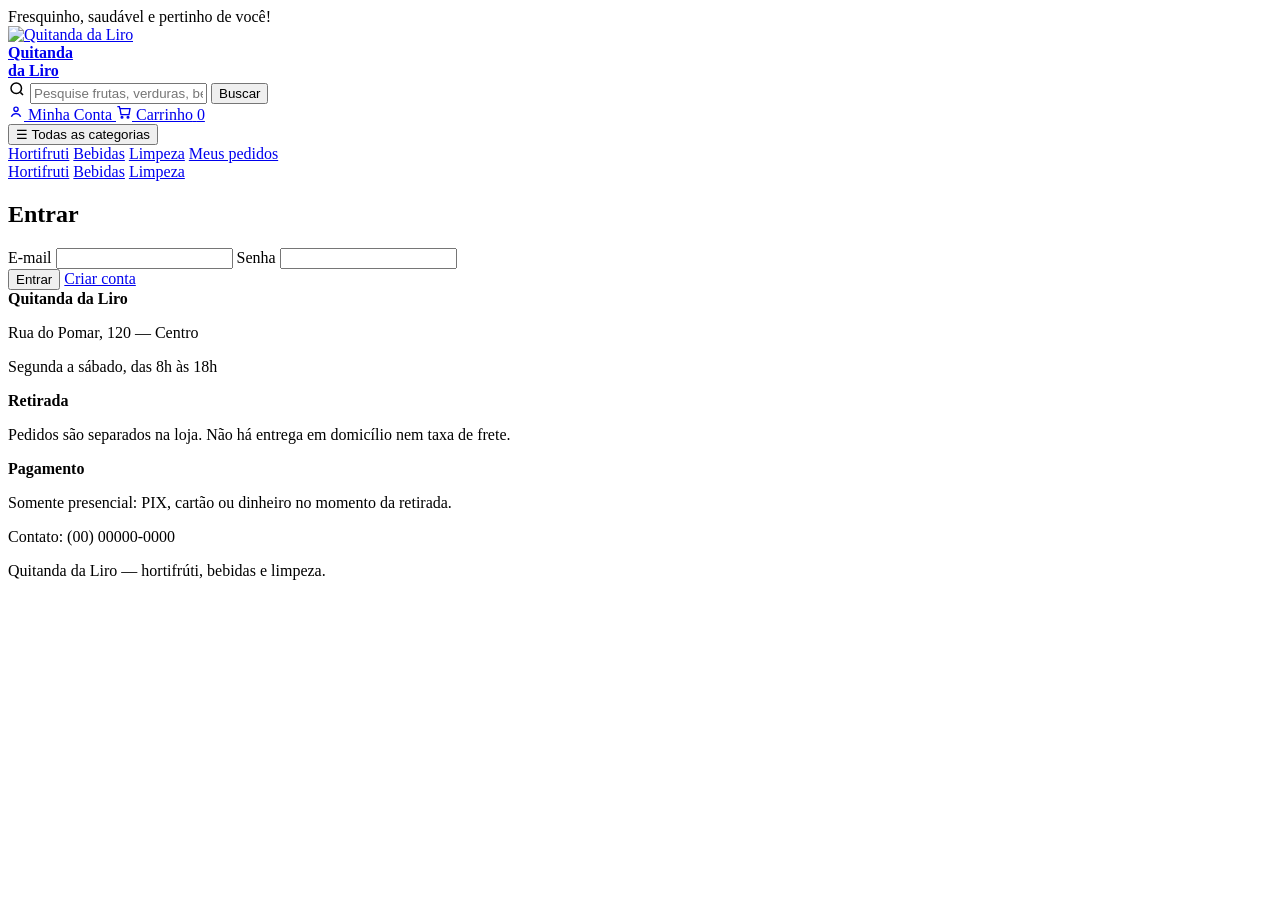
==== frontend/pages/admin.html @ 2a2b12bc "Update admin.html" ====
<!DOCTYPE html>
<html lang="pt-BR">
<head>
  <meta charset="utf-8">
  <meta name="viewport" content="width=device-width, initial-scale=1">
  <title>Admin · Quitanda da Liro</title>
  <link rel="icon" type="image/png" href="../assets/images/logo-quitanda-liro-favicon.png">
  <link rel="preconnect" href="https://fonts.googleapis.com">
  <link href="https://fonts.googleapis.com/css2?family=Fraunces:opsz,wght@9..144,600;9..144,700&family=Nunito:wght@400;700;800&display=swap" rel="stylesheet">
  <link rel="stylesheet" href="../css/style.css">
  <link rel="stylesheet" href="../css/components.css">
  <link rel="stylesheet" href="../css/responsive.css">
</head>
<body data-root="..">
  <header id="site-header"></header>
  <main class="container secao">
    <h1>Administração</h1>
    <div id="msg-admin" hidden></div>
    <nav class="admin-navegacao" aria-label="Navegação administrativa">
      <a class="btn btn-verde" href="#form-produto-admin">Adicionar produto</a>
      <a class="btn btn-claro" href="#secao-pedidos">Todos os pedidos</a>
      <a class="btn btn-claro" href="#secao-catalogo">Produtos do catálogo</a>
    </nav>
    <section class="painel formulario">
      <h2 id="titulo-form-produto">Adicionar produto</h2>
      <form id="form-produto-admin">
        <input type="hidden" name="produto_id">
        <label>Nome do produto <input name="nome" required></label>
        <label>Categoria
          <select name="categoria">
            <option>Hortifruti</option>
            <option>Bebidas</option>
            <option>Limpeza</option>
          </select>
        </label>
        <label>Preço (R$) <input name="preco" type="number" step="0.01" min="0.01" required></label>
        <label>Unidade de medida <input name="unidade_medida" required placeholder="kg, g, L, ml, unidade"></label>
        <label>Imagem do produto <input name="imagem" type="file" accept="image/jpeg,image/png,image/webp,image/gif" required></label>
        <label>Descrição <textarea name="descricao"></textarea></label>
        <div class="acoes-form">
          <button class="btn btn-verde" id="btn-salvar-produto" type="submit">Cadastrar produto</button>
          <button class="btn btn-claro" id="btn-cancelar-edicao" type="button" hidden>Cancelar edição</button>
        </div>
      </form>
    </section>
    <section class="painel" id="secao-pedidos" style="margin-top:18px">
      <h2>Pedidos da loja</h2>
      <p class="ajuda">Atualize o andamento da preparação e da retirada.</p>
      <table class="admin-tabela">
        <thead>
          <tr><th>Nº</th><th>Cliente</th><th>Data</th><th>Total</th><th>Pagamento</th><th>Recebimento</th><th>Status</th><th>Alterar</th></tr>
        </thead>
        <tbody id="admin-pedidos"></tbody>
      </table>
    </section>
    <section class="painel" id="secao-catalogo" style="margin-top:18px">
      <h2>Produtos do catálogo</h2>
      <p class="ajuda">Visualize, edite ou remova os produtos disponíveis na loja.</p>
      <div id="admin-produtos" class="grade"></div>
    </section>
  </main>
  <footer id="site-footer"></footer>
  <script src="../js/api.js"></script>
  <script src="../js/carrinho.js"></script>
  <script src="../js/app.js"></script>
  <script src="../js/auth.js"></script>
  <script src="../js/pedidos.js"></script>
</body>
</html>
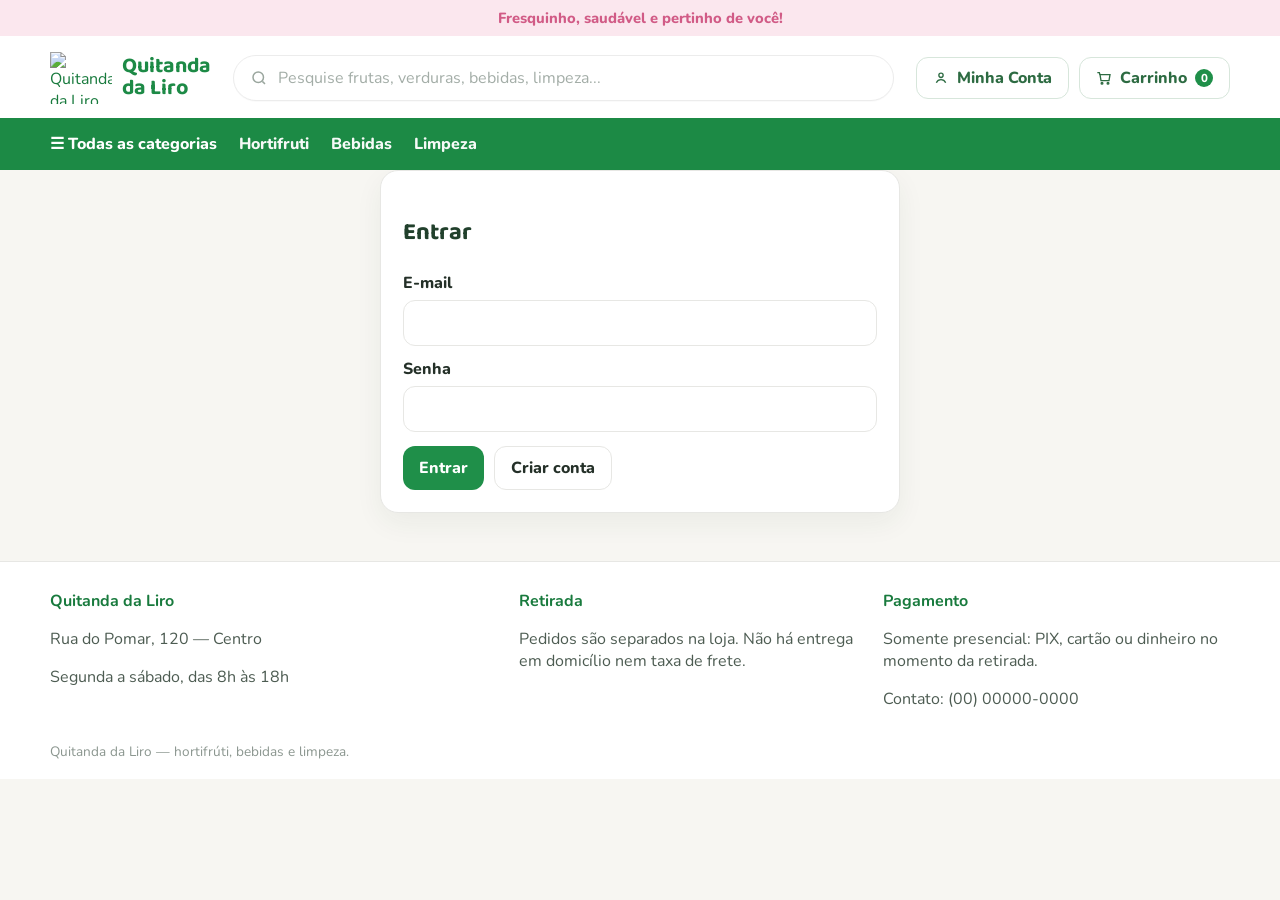
==== commit ee219673: "atualiza arquivos do frontend" ====
--- a/frontend/pages/admin.html
+++ b/frontend/pages/admin.html
@@ -1,69 +1,63 @@
-<!DOCTYPE html>
-<html lang="pt-BR">
-<head>
-  <meta charset="utf-8">
-  <meta name="viewport" content="width=device-width, initial-scale=1">
-  <title>Admin · Quitanda da Liro</title>
-  <link rel="icon" type="image/png" href="../assets/images/logo-quitanda-liro-favicon.png">
-  <link rel="preconnect" href="https://fonts.googleapis.com">
-  <link href="https://fonts.googleapis.com/css2?family=Fraunces:opsz,wght@9..144,600;9..144,700&family=Nunito:wght@400;700;800&display=swap" rel="stylesheet">
-  <link rel="stylesheet" href="../css/style.css">
-  <link rel="stylesheet" href="../css/components.css">
-  <link rel="stylesheet" href="../css/responsive.css">
-</head>
-<body data-root="..">
-  <header id="site-header"></header>
-  <main class="container secao">
-    <h1>Administração</h1>
-    <div id="msg-admin" hidden></div>
-    <nav class="admin-navegacao" aria-label="Navegação administrativa">
-      <a class="btn btn-verde" href="#form-produto-admin">Adicionar produto</a>
-      <a class="btn btn-claro" href="#secao-pedidos">Todos os pedidos</a>
-      <a class="btn btn-claro" href="#secao-catalogo">Produtos do catálogo</a>
-    </nav>
-    <section class="painel formulario">
-      <h2 id="titulo-form-produto">Adicionar produto</h2>
-      <form id="form-produto-admin">
-        <input type="hidden" name="produto_id">
-        <label>Nome do produto <input name="nome" required></label>
-        <label>Categoria
-          <select name="categoria">
-            <option>Hortifruti</option>
-            <option>Bebidas</option>
-            <option>Limpeza</option>
-          </select>
-        </label>
-        <label>Preço (R$) <input name="preco" type="number" step="0.01" min="0.01" required></label>
-        <label>Unidade de medida <input name="unidade_medida" required placeholder="kg, g, L, ml, unidade"></label>
-        <label>Imagem do produto <input name="imagem" type="file" accept="image/jpeg,image/png,image/webp,image/gif" required></label>
-        <label>Descrição <textarea name="descricao"></textarea></label>
-        <div class="acoes-form">
-          <button class="btn btn-verde" id="btn-salvar-produto" type="submit">Cadastrar produto</button>
-          <button class="btn btn-claro" id="btn-cancelar-edicao" type="button" hidden>Cancelar edição</button>
-        </div>
-      </form>
-    </section>
-    <section class="painel" id="secao-pedidos" style="margin-top:18px">
-      <h2>Pedidos da loja</h2>
-      <p class="ajuda">Atualize o andamento da preparação e da retirada.</p>
-      <table class="admin-tabela">
-        <thead>
-          <tr><th>Nº</th><th>Cliente</th><th>Data</th><th>Total</th><th>Pagamento</th><th>Recebimento</th><th>Status</th><th>Alterar</th></tr>
-        </thead>
-        <tbody id="admin-pedidos"></tbody>
-      </table>
-    </section>
-    <section class="painel" id="secao-catalogo" style="margin-top:18px">
-      <h2>Produtos do catálogo</h2>
-      <p class="ajuda">Visualize, edite ou remova os produtos disponíveis na loja.</p>
-      <div id="admin-produtos" class="grade"></div>
-    </section>
-  </main>
-  <footer id="site-footer"></footer>
-  <script src="../js/api.js"></script>
-  <script src="../js/carrinho.js"></script>
-  <script src="../js/app.js"></script>
-  <script src="../js/auth.js"></script>
-  <script src="../js/pedidos.js"></script>
-</body>
-</html>
+<!DOCTYPE html>
+<html lang="pt-BR">
+<head>
+  <meta charset="utf-8">
+  <meta name="viewport" content="width=device-width, initial-scale=1">
+  <title>Admin · Quitanda da Liro</title>
+  <link rel="icon" type="image/png" href="../assets/images/logo-quitanda-liro-favicon.png">
+  <link rel="preconnect" href="https://fonts.googleapis.com">
+  <link href="https://fonts.googleapis.com/css2?family=Fraunces:opsz,wght@9..144,600;9..144,700&family=Nunito:wght@400;700;800&display=swap" rel="stylesheet">
+  <link rel="stylesheet" href="../css/style.css">
+  <link rel="stylesheet" href="../css/components.css">
+  <link rel="stylesheet" href="../css/responsive.css">
+</head>
+<body data-root=".." data-page="admin">
+  <header id="site-header"></header>
+  <main class="container secao">
+    <div id="msg-admin" role="status" hidden></div>
+    <section class="painel admin-secao" id="secao-catalogo" role="tabpanel" aria-labelledby="tab-catalogo" tabindex="0">
+      <h1>Produtos do Catálogo</h1>
+      <p class="ajuda">Visualize, edite ou remova os produtos disponíveis na loja.</p>
+      <div id="admin-produtos" class="grade"></div>
+    </section>
+    <section class="painel admin-secao" id="secao-pedidos" role="tabpanel" aria-labelledby="tab-pedidos" tabindex="0" hidden>
+      <h1>Todos os pedidos</h1>
+      <p class="ajuda">Atualize o andamento da preparação e da retirada.</p>
+      <table class="admin-tabela">
+        <thead>
+          <tr><th>Nº</th><th>Cliente</th><th>Data</th><th>Total</th><th>Pagamento</th><th>Recebimento</th><th>Status</th><th>Alterar</th></tr>
+        </thead>
+        <tbody id="admin-pedidos"></tbody>
+      </table>
+    </section>
+    <section class="painel admin-secao formulario" id="secao-cadastro" role="tabpanel" aria-labelledby="tab-cadastro" tabindex="0" hidden>
+      <h1 id="titulo-form-produto">Cadastrar produto</h1>
+      <form id="form-produto-admin">
+        <input type="hidden" name="produto_id">
+        <label>Nome do produto <input name="nome" required></label>
+        <label>Categoria
+          <select name="categoria">
+            <option>Hortifruti</option>
+            <option>Bebidas</option>
+            <option>Limpeza</option>
+          </select>
+        </label>
+        <label>Preço (R$) <input name="preco" type="number" step="0.01" min="0.01" required></label>
+        <label>Unidade de medida <input name="unidade_medida" required placeholder="kg, g, L, ml, unidade"></label>
+        <label>Imagem do produto <input name="imagem" type="file" accept="image/jpeg,image/png,image/webp,image/gif" required></label>
+        <label>Descrição <textarea name="descricao"></textarea></label>
+        <div class="acoes-form">
+          <button class="btn btn-verde" id="btn-salvar-produto" type="submit">Cadastrar produto</button>
+          <button class="btn btn-claro" id="btn-cancelar-edicao" type="button" hidden>Cancelar edição</button>
+        </div>
+      </form>
+    </section>
+  </main>
+  <footer id="site-footer"></footer>
+  <script src="../js/api.js"></script>
+  <script src="../js/carrinho.js"></script>
+  <script src="../js/app.js"></script>
+  <script src="../js/auth.js"></script>
+  <script src="../js/pedidos.js"></script>
+</body>
+</html>
--- a/frontend/css/style.css
+++ b/frontend/css/style.css
@@ -0,0 +1,794 @@
+@import url("https://fonts.googleapis.com/css2?family=Nunito:wght@500;700;800&family=Baloo+2:wght@600;700;800&display=swap");
+
+:root {
+  --verde: #1f8f49;
+  --verde-escuro: #187a3d;
+  --verde-nav: #1c8a45;
+  --verde-hero: #1b9348;
+  --verde-hero-2: #157a3c;
+  --verde-preco: #17843f;
+  --verde-suave: #e7f6ea;
+  --rosa-faixa: #fbe7ee;
+  --rosa-texto: #d15b86;
+  --rosa-badge: #f7d5e2;
+  --rosa-card: #fdeff4;
+  --rosa-titulo: #c94b78;
+  --menta: #eef8ef;
+  --fundo: #f7f6f2;
+  --branco: #ffffff;
+  --linha: #e7e7e4;
+  --texto: #243028;
+  --mudo: #66756c;
+  --sombra: 0 10px 28px rgba(32, 70, 42, 0.06);
+  --raio: 18px;
+  --fonte: "Nunito", "Segoe UI", sans-serif;
+  --display: "Baloo 2", "Nunito", sans-serif;
+}
+
+* {
+  box-sizing: border-box;
+}
+html {
+  scroll-behavior: smooth;
+}
+body {
+  margin: 0;
+  font-family: var(--fonte);
+  color: var(--texto);
+  background: var(--fundo);
+  min-height: 100vh;
+}
+img {
+  max-width: 100%;
+  display: block;
+}
+a {
+  color: inherit;
+  text-decoration: none;
+}
+button,
+input,
+select,
+textarea {
+  font: inherit;
+}
+
+.faixa-topo {
+  background: var(--rosa-faixa);
+  color: var(--rosa-texto);
+  text-align: center;
+  font-weight: 800;
+  font-size: 0.92rem;
+  padding: 8px 16px;
+}
+.faixa-topo span {
+  margin-right: 6px;
+}
+
+.site-header {
+  background: var(--branco);
+}
+
+.header-inner,
+.nav-wrap,
+.container,
+.rodape-grid {
+  width: min(1180px, calc(100% - 32px));
+  margin: 0 auto;
+}
+
+.header-inner {
+  display: grid;
+  grid-template-columns: auto 1fr auto;
+  gap: 22px;
+  align-items: center;
+  padding: 16px 0 14px;
+}
+
+.marca {
+  display: flex;
+  align-items: center;
+  gap: 10px;
+  color: var(--verde-escuro);
+}
+.header-inner > .marca {
+  grid-column: 1;
+  grid-row: 1;
+  justify-self: start;
+}
+.logo-cesta {
+  width: 62px;
+  height: 52px;
+}
+.marca strong {
+  font-family: var(--display);
+  font-size: 1.35rem;
+  line-height: 1;
+  display: block;
+  color: #1d8a46;
+}
+.marca em {
+  display: block;
+  font-style: normal;
+  font-size: 0.62rem;
+  letter-spacing: 0.08em;
+  color: #8aa392;
+  font-weight: 800;
+  margin-top: 3px;
+}
+
+.busca {
+  display: flex;
+  align-items: center;
+  gap: 8px;
+  background: #fff;
+  border: 1px solid #ececec;
+  border-radius: 999px;
+  padding: 0 16px;
+  height: 46px;
+  box-shadow: 0 1px 0 rgba(0, 0, 0, 0.02);
+}
+.busca svg {
+  flex: 0 0 auto;
+  color: #9aa69e;
+}
+.busca input {
+  border: 0;
+  outline: 0;
+  width: 100%;
+  background: transparent;
+  color: var(--texto);
+}
+.busca input::placeholder {
+  color: #a3ada7;
+}
+.busca button {
+  display: none;
+}
+
+.acoes-topo {
+  display: flex;
+  gap: 10px;
+  align-items: center;
+}
+.header-inner > .acoes-topo {
+  grid-column: 3;
+  grid-row: 1;
+}
+.btn-outline {
+  display: inline-flex;
+  align-items: center;
+  gap: 8px;
+  height: 42px;
+  padding: 0 16px;
+  border-radius: 12px;
+  border: 1.5px solid #d7e6db;
+  background: #fff;
+  color: #2d6b42;
+  font-weight: 800;
+  cursor: pointer;
+  position: relative;
+}
+.btn-outline:hover {
+  border-color: var(--verde);
+  color: var(--verde-escuro);
+}
+
+.badge-carrinho {
+  background: var(--verde);
+  color: #fff;
+  border-radius: 999px;
+  min-width: 18px;
+  height: 18px;
+  font-size: 0.72rem;
+  display: inline-grid;
+  place-items: center;
+  padding: 0 5px;
+}
+
+.nav-bar {
+  position: sticky;
+  top: 0;
+  z-index: 20;
+  background: var(--verde-nav);
+}
+.nav-main {
+  display: flex;
+  align-items: center;
+  gap: 22px;
+  min-height: 52px;
+  color: #fff;
+  font-weight: 800;
+}
+.nav-main a {
+  color: #fff;
+  opacity: 0.96;
+}
+.nav-main a:hover,
+.nav-main a.ativo {
+  opacity: 1;
+}
+.admin-tabs {
+  display: flex;
+  flex: 0 0 auto;
+  align-items: center;
+  gap: 22px;
+}
+.admin-tabs button {
+  border: 2px solid transparent;
+  border-radius: 999px;
+  background: transparent;
+  color: #fff;
+  font-weight: 800;
+  padding: 8px 12px;
+  white-space: nowrap;
+  cursor: pointer;
+  opacity: 0.96;
+}
+.admin-tabs button:hover,
+.admin-tabs button.ativo {
+  border-color: #fff;
+  opacity: 1;
+}
+.admin-exit {
+  margin-left: auto;
+  padding: 8px 12px;
+  border: 1px solid rgba(255, 255, 255, 0.75);
+  border-radius: 999px;
+  color: #fff;
+  font-weight: 800;
+  white-space: nowrap;
+}
+.admin-exit:hover {
+  background: rgba(255, 255, 255, 0.12);
+}
+.menu-cat {
+  position: relative;
+}
+.menu-cat > button {
+  background: transparent;
+  border: 0;
+  color: #fff;
+  font-weight: 800;
+  display: inline-flex;
+  align-items: center;
+  gap: 8px;
+  cursor: pointer;
+  padding: 8px 0;
+}
+.menu-drop {
+  display: none;
+  position: absolute;
+  top: 100%;
+  left: 0;
+  background: #fff;
+  color: var(--texto);
+  min-width: 220px;
+  border-radius: 14px;
+  box-shadow: var(--sombra);
+  border: 1px solid var(--linha);
+  padding: 8px;
+  z-index: 30;
+}
+.menu-cat:hover .menu-drop,
+.menu-cat:focus-within .menu-drop {
+  display: grid;
+}
+.menu-drop a {
+  color: var(--texto);
+  padding: 10px 12px;
+  border-radius: 10px;
+  font-weight: 700;
+}
+.menu-drop a:hover {
+  background: var(--verde-suave);
+}
+
+.hero-banner {
+  margin: 22px auto 16px;
+  background:
+    radial-gradient(
+      circle at 78% 40%,
+      rgba(255, 255, 255, 0.08),
+      transparent 28%
+    ),
+    linear-gradient(
+      100deg,
+      var(--verde-hero) 0%,
+      #1a8c44 55%,
+      var(--verde-hero-2) 100%
+    );
+  color: #fff;
+  border-radius: 22px;
+  min-height: 280px;
+  padding: 42px 48px;
+  display: grid;
+  grid-template-columns: 1.15fr 0.85fr;
+  align-items: center;
+  position: relative;
+  overflow: hidden;
+  box-shadow: 0 16px 30px rgba(23, 122, 61, 0.16);
+}
+.hero-imagem {
+  position: absolute;
+  right: 18px;
+  bottom: -8px;
+  width: 46%;
+  height: 300px;
+  display: flex;
+  align-items: flex-end;
+  justify-content: flex-end;
+  z-index: 1;
+}
+.hero-imagem img {
+  width: 100%;
+  max-height: 300px;
+  object-fit: contain;
+  object-position: right bottom;
+  filter: drop-shadow(0 12px 10px rgba(0, 0, 0, 0.12));
+}
+.hero-banner > div:first-child {
+  position: relative;
+  z-index: 2;
+}
+.hero-banner::before {
+  content: "";
+  position: absolute;
+  width: 280px;
+  height: 280px;
+  border: 18px solid rgba(255, 255, 255, 0.08);
+  border-radius: 50%;
+  right: 70px;
+  top: -40px;
+}
+.selo-rosa {
+  display: inline-block;
+  background: #f4c9d8;
+  color: #b94b73;
+  border-radius: 999px;
+  font-size: 0.72rem;
+  font-weight: 800;
+  letter-spacing: 0.04em;
+  padding: 6px 12px;
+  margin-bottom: 14px;
+}
+.hero-banner h1 {
+  font-family: var(--display);
+  font-size: clamp(2.1rem, 4vw, 3.15rem);
+  line-height: 1.05;
+  margin: 0 0 12px;
+  font-weight: 800;
+  max-width: 12ch;
+  color: #fff;
+  text-shadow: 0 2px 12px rgba(0, 74, 35, 0.18);
+}
+.hero-banner p {
+  margin: 0 0 22px;
+  max-width: 42ch;
+  color: rgba(255, 255, 255, 0.92);
+  font-size: 1.02rem;
+}
+.btn-rosa {
+  display: inline-flex;
+  align-items: center;
+  background: #f6d5e1;
+  color: #6d3148;
+  border: 0;
+  border-radius: 12px;
+  padding: 12px 18px;
+  font-weight: 800;
+  cursor: pointer;
+}
+.btn-rosa:hover {
+  filter: brightness(0.98);
+}
+.hero-artes {
+  position: relative;
+  height: 210px;
+  z-index: 1;
+}
+.arte {
+  position: absolute;
+  font-size: 92px;
+  filter: drop-shadow(0 10px 8px rgba(0, 0, 0, 0.12));
+  line-height: 1;
+}
+.arte.folha {
+  left: 18%;
+  top: 48px;
+  font-size: 104px;
+  transform: rotate(-8deg);
+}
+.arte.morango {
+  right: 8%;
+  top: 18px;
+  font-size: 118px;
+}
+
+.secao h2,
+.titulo-secao {
+  font-size: 1.55rem;
+  margin: 0 0 4px;
+  color: #243128;
+}
+.sub {
+  color: var(--mudo);
+  margin: 0 0 14px;
+}
+
+.filtros {
+  display: flex;
+  gap: 8px;
+  flex-wrap: wrap;
+  margin: 8px 0 18px;
+}
+.filtros button {
+  border: 1px solid #e4e4e1;
+  background: #fff;
+  color: #314038;
+  border-radius: 999px;
+  padding: 8px 14px;
+  font-weight: 800;
+  cursor: pointer;
+}
+.filtros button.ativo {
+  background: var(--verde);
+  color: #fff;
+  border-color: var(--verde);
+}
+
+.grade {
+  display: grid;
+  grid-template-columns: repeat(5, 1fr);
+  gap: 16px;
+}
+
+.produto-card {
+  background: #fff;
+  border: 1px solid #efefed;
+  border-radius: 16px;
+  box-shadow: var(--sombra);
+  padding: 14px 14px 16px;
+  display: flex;
+  flex-direction: column;
+  align-items: center;
+  text-align: center;
+  min-height: 280px;
+}
+.produto-foto {
+  width: 100%;
+  height: 132px;
+  display: grid;
+  place-items: center;
+  position: relative;
+  font-size: 72px;
+  line-height: 1;
+}
+.produto-foto img {
+  width: 92px;
+  height: 92px;
+  object-fit: contain;
+}
+.unidade-pill {
+  position: absolute;
+  right: 4px;
+  bottom: 8px;
+  background: #146b34;
+  color: #fff;
+  border-radius: 999px;
+  font-size: 0.68rem;
+  font-weight: 800;
+  padding: 3px 8px;
+}
+.produto-corpo {
+  width: 100%;
+  display: flex;
+  flex-direction: column;
+  align-items: center;
+  gap: 4px;
+}
+.produto-corpo h3 {
+  margin: 6px 0 0;
+  font-size: 0.92rem;
+  letter-spacing: 0.01em;
+  text-transform: uppercase;
+  font-weight: 800;
+}
+.preco {
+  color: var(--verde-preco);
+  font-weight: 800;
+  font-size: 1.15rem;
+  margin: 2px 0;
+}
+.cat-rosa {
+  color: #e07aa0;
+  font-size: 0.82rem;
+  font-weight: 700;
+}
+.btn-add {
+  margin-top: 8px;
+  width: 100%;
+  height: 40px;
+  border-radius: 999px;
+  border: 1.5px solid #d5e5d8;
+  background: #fff;
+  color: #2a6b40;
+  font-weight: 800;
+  cursor: pointer;
+  display: inline-flex;
+  align-items: center;
+  justify-content: center;
+  gap: 8px;
+}
+.btn-add:hover {
+  border-color: var(--verde);
+  background: #f7fbf8;
+}
+.btn-add:disabled {
+  cursor: wait;
+  opacity: 1;
+}
+.spinner-adicionar {
+  box-sizing: border-box;
+  width: 20px;
+  height: 20px;
+  border: 3px solid #2a6b40;
+  border-top-color: transparent;
+  border-radius: 50%;
+  display: block;
+  flex: 0 0 20px;
+  margin: 0 auto;
+  animation: girar-adicionar 0.65s linear infinite !important;
+  -webkit-animation: girar-adicionar 0.65s linear infinite !important;
+}
+@keyframes girar-adicionar {
+  from { transform: rotate(0deg); }
+  to { transform: rotate(360deg); }
+}
+@-webkit-keyframes girar-adicionar {
+  from { -webkit-transform: rotate(0deg); }
+  to { -webkit-transform: rotate(360deg); }
+}
+.btn-detalhe {
+  border: 0;
+  background: transparent;
+  color: #8aa094;
+  font-size: 0.78rem;
+  cursor: pointer;
+  margin-top: 2px;
+}
+
+.btn,
+.btn-verde,
+.btn-claro,
+.btn-ghost {
+  border-radius: 12px;
+  padding: 10px 16px;
+  font-weight: 800;
+  cursor: pointer;
+  border: 0;
+  display: inline-flex;
+  align-items: center;
+  gap: 8px;
+}
+.btn-verde {
+  background: var(--verde);
+  color: #fff;
+}
+.btn-claro {
+  background: #fff;
+  color: var(--texto);
+  border: 1px solid var(--linha);
+}
+.btn-ghost {
+  background: transparent;
+  color: var(--verde-escuro);
+}
+.btn:disabled,
+.btn-verde:disabled {
+  opacity: 0.6;
+  cursor: not-allowed;
+}
+
+.site-footer {
+  margin-top: 48px;
+  background: #fff;
+  border-top: 1px solid var(--linha);
+  color: #4d5c52;
+  padding: 28px 0 18px;
+}
+.rodape-grid {
+  display: grid;
+  grid-template-columns: 1.3fr 1fr 1fr;
+  gap: 18px;
+}
+.site-footer strong {
+  color: var(--verde-escuro);
+}
+.aviso-legal {
+  width: min(1180px, calc(100% - 32px));
+  margin: 16px auto 0;
+  font-size: 0.85rem;
+  color: #8b968f;
+}
+
+.painel,
+.formulario {
+  background: #fff;
+  border: 1px solid var(--linha);
+  border-radius: var(--raio);
+  box-shadow: var(--sombra);
+  padding: 22px;
+}
+.formulario label {
+  display: block;
+  font-weight: 800;
+  margin: 12px 0 6px;
+}
+.formulario input,
+.formulario select,
+.formulario textarea {
+  width: 100%;
+  padding: 11px 12px;
+  border-radius: 12px;
+  border: 1px solid var(--linha);
+  background: #fff;
+}
+.msg {
+  padding: 12px 14px;
+  border-radius: 12px;
+  margin: 12px 0;
+}
+.msg.erro {
+  background: #fde8ea;
+  color: #8a2432;
+}
+.msg.ok {
+  background: var(--verde-suave);
+  color: var(--verde-escuro);
+}
+.ajuda,
+.vazio {
+  color: var(--mudo);
+}
+.vazio {
+  text-align: center;
+  padding: 28px 8px;
+}
+
+.duas-colunas {
+  display: grid;
+  grid-template-columns: 1.4fr 0.8fr;
+  gap: 18px;
+  align-items: start;
+}
+.carrinho-item {
+  display: grid;
+  grid-template-columns: 72px 1fr auto;
+  gap: 12px;
+  align-items: center;
+  padding: 12px 0;
+  border-bottom: 1px solid var(--linha);
+}
+.qtd {
+  display: inline-flex;
+  border: 1px solid var(--linha);
+  border-radius: 999px;
+  overflow: hidden;
+}
+.qtd button {
+  width: 32px;
+  height: 32px;
+  border: 0;
+  background: #dee0de;
+  cursor: pointer;
+  font-weight: 800;
+}
+.qtd span {
+  min-width: 28px;
+  text-align: center;
+}
+.linha {
+  display: flex;
+  justify-content: space-between;
+  gap: 12px;
+  margin: 8px 0;
+}
+.resumo {
+  position: sticky;
+  top: 16px;
+}
+.caixa-info {
+  background: var(--rosa-card);
+  border-radius: 14px;
+  padding: 14px;
+  color: #7a4054;
+}
+.timeline {
+  display: grid;
+  grid-template-columns: repeat(4, 1fr);
+  gap: 8px;
+  margin: 14px 0;
+}
+.etapa {
+  background: #eef1ee;
+  color: #667;
+  border-radius: 12px;
+  padding: 10px;
+  text-align: center;
+  font-size: 0.82rem;
+  font-weight: 800;
+}
+.etapa.concluida {
+  background: var(--verde-suave);
+  color: var(--verde-escuro);
+}
+.etapa.atual {
+  background: var(--rosa-badge);
+  color: #7a3048;
+}
+.etapa.cancelado {
+  background: #fde8ea;
+  color: #8a2432;
+  grid-column: 1 / -1;
+}
+.pedido-card {
+  margin-bottom: 12px;
+}
+.confirmacao {
+  text-align: center;
+}
+.confirmacao .numero {
+  font-family: var(--display);
+  font-size: 2.2rem;
+  color: var(--verde);
+}
+.acoes-form {
+  display: flex;
+  gap: 10px;
+  flex-wrap: wrap;
+  margin-top: 14px;
+}
+.admin-tabela {
+  width: 100%;
+  border-collapse: collapse;
+}
+.admin-tabela th,
+.admin-tabela td {
+  border-bottom: 1px solid var(--linha);
+  padding: 8px;
+  text-align: left;
+}
+.modal {
+  position: fixed;
+  inset: 0;
+  background: rgba(24, 40, 30, 0.45);
+  display: none;
+  place-items: center;
+  padding: 16px;
+  z-index: 40;
+}
+.modal.aberto {
+  display: grid;
+}
+.modal-caixa {
+  background: #fff;
+  border-radius: 18px;
+  max-width: 460px;
+  width: 100%;
+  padding: 22px;
+  text-align: center;
+}
+.icone-btn {
+  display: none;
+}
+.toldo {
+  display: none;
+}
+.secao {
+  padding-bottom: 8px;
+}
+h1 {
+  font-family: var(--display);
+  color: #21402c;
+}
--- a/frontend/css/components.css
+++ b/frontend/css/components.css
@@ -0,0 +1,8 @@
+/* Complementos visuais da identidade da quitanda. */
+.lista-simples { color: var(--mudo); }
+.admin-produto { min-height: 320px; }
+.admin-acoes { display: flex; gap: 8px; justify-content: center; flex-wrap: wrap; margin-top: 8px; }
+.btn-excluir { background: #fde8ea; color: #8a2432; border: 1px solid #f4c8ce; }
+.admin-secao { margin-top: 18px; }
+.admin-secao h1 { margin-top: 0; }
+.admin-secao[hidden] { display: none; }
--- a/frontend/css/responsive.css
+++ b/frontend/css/responsive.css
@@ -0,0 +1,27 @@
+@media (max-width: 1100px) {
+  .grade { grid-template-columns: repeat(3, 1fr); }
+}
+@media (max-width: 860px) {
+  .header-inner { grid-template-columns: 1fr auto; }
+  .header-inner > .marca { grid-column: 1; }
+  .header-inner > .acoes-topo { grid-column: 2; }
+  .busca { grid-column: 1 / -1; }
+  .hero-banner, .promos, .duas-colunas, .rodape-grid { grid-template-columns: 1fr; }
+  .hero-banner { min-height: 520px; align-content: start; }
+  .hero-imagem { right: 16px; bottom: -4px; width: 72%; height: 280px; }
+  .hero-imagem img { max-height: 280px; }
+  .hero-artes { height: 140px; }
+  .arte.folha { left: 8%; top: 10px; font-size: 78px; }
+  .arte.morango { right: 8%; top: 0; font-size: 86px; }
+  .grade { grid-template-columns: repeat(2, 1fr); }
+  .nav-main { gap: 14px; overflow-x: auto; font-size: 0.92rem; }
+  .timeline { grid-template-columns: 1fr 1fr; }
+}
+@media (max-width: 520px) {
+  .hero-banner { min-height: 500px; padding: 32px 24px; }
+  .hero-imagem { width: 96%; height: 240px; }
+  .hero-imagem img { max-height: 240px; }
+  .grade { grid-template-columns: 1fr; }
+  .marca strong { font-size: 1.15rem; }
+  .btn-outline span.rotulo { display: none; }
+}
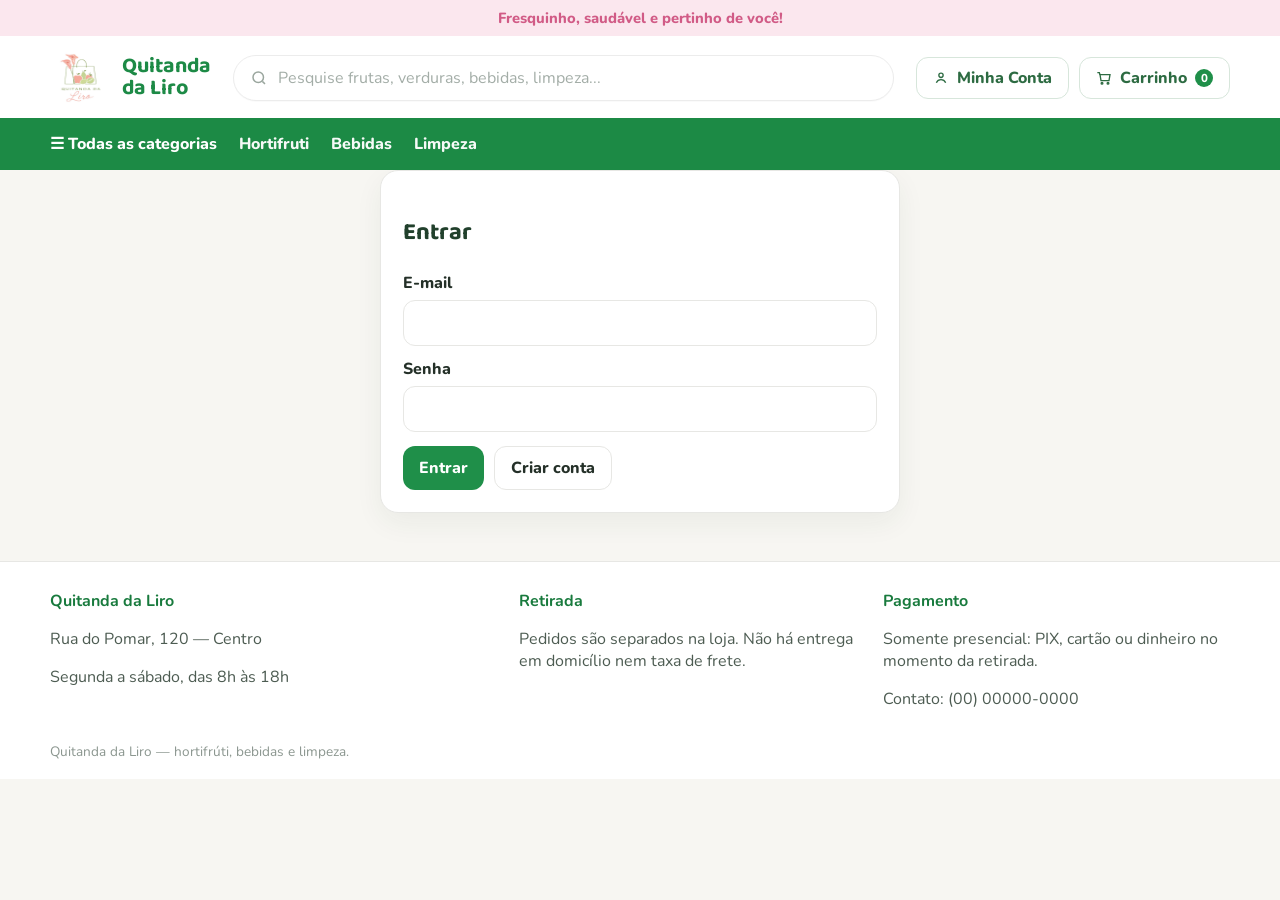
==== commit 7fcf0a59: "adiciona atualizacoes de frontend e backend" ====
--- a/frontend/pages/admin.html
+++ b/frontend/pages/admin.html
@@ -4,11 +4,11 @@
   <meta charset="utf-8">
   <meta name="viewport" content="width=device-width, initial-scale=1">
   <title>Admin · Quitanda da Liro</title>
-  <link rel="icon" type="image/png" href="../assets/images/logo-quitanda-liro-favicon.png">
+  <link rel="icon" type="image/png" href="../assets/imagens/logo-quitanda-liro-favicon.png">
   <link rel="preconnect" href="https://fonts.googleapis.com">
   <link href="https://fonts.googleapis.com/css2?family=Fraunces:opsz,wght@9..144,600;9..144,700&family=Nunito:wght@400;700;800&display=swap" rel="stylesheet">
   <link rel="stylesheet" href="../css/style.css">
-  <link rel="stylesheet" href="../css/components.css">
+  <link rel="stylesheet" href="../css/components.css?v=2">
   <link rel="stylesheet" href="../css/responsive.css">
 </head>
 <body data-root=".." data-page="admin">
@@ -53,11 +53,29 @@
       </form>
     </section>
   </main>
+  <div
+    class="modal modal-confirmacao"
+    id="modal-confirmacao-admin"
+    role="dialog"
+    aria-modal="true"
+    aria-labelledby="titulo-confirmacao-admin"
+    aria-describedby="texto-confirmacao-admin"
+    tabindex="-1"
+  >
+    <div class="modal-caixa">
+      <h2 id="titulo-confirmacao-admin">Confirmar ação</h2>
+      <p id="texto-confirmacao-admin"></p>
+      <div class="acoes-form">
+        <button class="btn btn-verde" id="confirmar-acao-admin" type="button">Sim</button>
+        <button class="btn btn-claro" id="cancelar-acao-admin" type="button">Não</button>
+      </div>
+    </div>
+  </div>
   <footer id="site-footer"></footer>
-  <script src="../js/api.js"></script>
+  <script src="../js/api.js?v=2"></script>
   <script src="../js/carrinho.js"></script>
-  <script src="../js/app.js"></script>
+  <script src="../js/app.js?v=7"></script>
   <script src="../js/auth.js"></script>
-  <script src="../js/pedidos.js"></script>
+  <script src="../js/pedidos.js?v=3"></script>
 </body>
 </html>
--- a/frontend/css/style.css
+++ b/frontend/css/style.css
@@ -214,7 +214,10 @@
   align-items: center;
   gap: 22px;
 }
-.admin-tabs button {
+.admin-tabs button,
+.admin-tabs a {
+  display: inline-flex;
+  align-items: center;
   border: 2px solid transparent;
   border-radius: 999px;
   background: transparent;
@@ -226,21 +229,10 @@
   opacity: 0.96;
 }
 .admin-tabs button:hover,
-.admin-tabs button.ativo {
-  border-color: #fff;
+.admin-tabs button.ativo,
+.admin-tabs a:hover,
+.admin-tabs a.ativo {
   opacity: 1;
-}
-.admin-exit {
-  margin-left: auto;
-  padding: 8px 12px;
-  border: 1px solid rgba(255, 255, 255, 0.75);
-  border-radius: 999px;
-  color: #fff;
-  font-weight: 800;
-  white-space: nowrap;
-}
-.admin-exit:hover {
-  background: rgba(255, 255, 255, 0.12);
 }
 .menu-cat {
   position: relative;
@@ -286,96 +278,29 @@
 
 .hero-banner {
   margin: 22px auto 16px;
-  background:
-    radial-gradient(
-      circle at 78% 40%,
-      rgba(255, 255, 255, 0.08),
-      transparent 28%
-    ),
-    linear-gradient(
-      100deg,
-      var(--verde-hero) 0%,
-      #1a8c44 55%,
-      var(--verde-hero-2) 100%
-    );
-  color: #fff;
   border-radius: 22px;
-  min-height: 280px;
-  padding: 42px 48px;
-  display: grid;
-  grid-template-columns: 1.15fr 0.85fr;
-  align-items: center;
   position: relative;
   overflow: hidden;
   box-shadow: 0 16px 30px rgba(23, 122, 61, 0.16);
 }
-.hero-imagem {
+.hero-banner-imagem {
+  display: block;
+  width: 100%;
+  height: auto;
+}
+.btn-rosa {
   position: absolute;
-  right: 18px;
-  bottom: -8px;
-  width: 46%;
-  height: 300px;
-  display: flex;
-  align-items: flex-end;
-  justify-content: flex-end;
+  left: 4%;
+  bottom: 7%;
   z-index: 1;
-}
-.hero-imagem img {
-  width: 100%;
-  max-height: 300px;
-  object-fit: contain;
-  object-position: right bottom;
-  filter: drop-shadow(0 12px 10px rgba(0, 0, 0, 0.12));
-}
-.hero-banner > div:first-child {
-  position: relative;
-  z-index: 2;
-}
-.hero-banner::before {
-  content: "";
-  position: absolute;
-  width: 280px;
-  height: 280px;
-  border: 18px solid rgba(255, 255, 255, 0.08);
-  border-radius: 50%;
-  right: 70px;
-  top: -40px;
-}
-.selo-rosa {
-  display: inline-block;
-  background: #f4c9d8;
-  color: #b94b73;
-  border-radius: 999px;
-  font-size: 0.72rem;
-  font-weight: 800;
-  letter-spacing: 0.04em;
-  padding: 6px 12px;
-  margin-bottom: 14px;
-}
-.hero-banner h1 {
-  font-family: var(--display);
-  font-size: clamp(2.1rem, 4vw, 3.15rem);
-  line-height: 1.05;
-  margin: 0 0 12px;
-  font-weight: 800;
-  max-width: 12ch;
-  color: #fff;
-  text-shadow: 0 2px 12px rgba(0, 74, 35, 0.18);
-}
-.hero-banner p {
-  margin: 0 0 22px;
-  max-width: 42ch;
-  color: rgba(255, 255, 255, 0.92);
-  font-size: 1.02rem;
-}
-.btn-rosa {
   display: inline-flex;
   align-items: center;
   background: #f6d5e1;
   color: #6d3148;
   border: 0;
   border-radius: 12px;
-  padding: 12px 18px;
+  padding: 9px 14px;
+  font-size: 0.88rem;
   font-weight: 800;
   cursor: pointer;
 }
@@ -480,6 +405,11 @@
   font-weight: 800;
   padding: 3px 8px;
 }
+.categoria-pill {
+  position: absolute;
+  top: 8px;
+  left: 4px;
+}
 .produto-corpo {
   width: 100%;
   display: flex;
@@ -499,6 +429,17 @@
   font-weight: 800;
   font-size: 1.15rem;
   margin: 2px 0;
+}
+.preco-quilo {
+  width: 82%;
+  padding: 3px 8px;
+  border-radius: 999px;
+  background: #0aaf24;
+  color: #fff;
+  font-size: 0.76rem;
+  font-style: italic;
+  font-weight: 700;
+  line-height: 1.2;
 }
 .cat-rosa {
   color: #e07aa0;
@@ -686,6 +627,9 @@
 }
 .qtd span {
   min-width: 28px;
+  display: flex;
+  align-items: center;
+  justify-content: center;
   text-align: center;
 }
 .linha {
@@ -711,12 +655,15 @@
   margin: 14px 0;
 }
 .etapa {
+  display: flex;
+  align-items: center;
+  justify-content: center;
   background: #eef1ee;
   color: #667;
   border-radius: 12px;
   padding: 10px;
   text-align: center;
-  font-size: 0.82rem;
+  font-size: 16px;
   font-weight: 800;
 }
 .etapa.concluida {
@@ -734,6 +681,28 @@
 }
 .pedido-card {
   margin-bottom: 12px;
+}
+.pedido-miniaturas {
+  display: flex;
+  align-items: center;
+  gap: 8px;
+  margin: 12px 0;
+}
+.pedido-miniaturas img {
+  width: 48px;
+  height: 48px;
+  object-fit: cover;
+  border: 1px solid var(--linha);
+  border-radius: 8px;
+}
+.pedido-miniaturas-mais {
+  display: inline-flex;
+  align-items: center;
+  justify-content: center;
+  min-width: 36px;
+  height: 36px;
+  color: var(--mudo);
+  font-weight: 800;
 }
 .confirmacao {
   text-align: center;
--- a/frontend/css/components.css
+++ b/frontend/css/components.css
@@ -6,3 +6,6 @@
 .admin-secao { margin-top: 18px; }
 .admin-secao h1 { margin-top: 0; }
 .admin-secao[hidden] { display: none; }
+.modal-confirmacao h2 { margin: 0 0 12px; color: var(--verde-escuro); }
+.modal-confirmacao .acoes-form { justify-content: center; }
+.acoes-perfil #btn-excluir-conta { margin-left: auto; }
--- a/frontend/css/responsive.css
+++ b/frontend/css/responsive.css
@@ -6,22 +6,15 @@
   .header-inner > .marca { grid-column: 1; }
   .header-inner > .acoes-topo { grid-column: 2; }
   .busca { grid-column: 1 / -1; }
-  .hero-banner, .promos, .duas-colunas, .rodape-grid { grid-template-columns: 1fr; }
-  .hero-banner { min-height: 520px; align-content: start; }
-  .hero-imagem { right: 16px; bottom: -4px; width: 72%; height: 280px; }
-  .hero-imagem img { max-height: 280px; }
-  .hero-artes { height: 140px; }
-  .arte.folha { left: 8%; top: 10px; font-size: 78px; }
-  .arte.morango { right: 8%; top: 0; font-size: 86px; }
+  .promos, .duas-colunas, .rodape-grid { grid-template-columns: 1fr; }
   .grade { grid-template-columns: repeat(2, 1fr); }
   .nav-main { gap: 14px; overflow-x: auto; font-size: 0.92rem; }
   .timeline { grid-template-columns: 1fr 1fr; }
 }
 @media (max-width: 520px) {
-  .hero-banner { min-height: 500px; padding: 32px 24px; }
-  .hero-imagem { width: 96%; height: 240px; }
-  .hero-imagem img { max-height: 240px; }
+  .btn-rosa { left: 3%; bottom: 2%; padding: 5px 9px; font-size: 0.72rem; }
   .grade { grid-template-columns: 1fr; }
   .marca strong { font-size: 1.15rem; }
   .btn-outline span.rotulo { display: none; }
+  .admin-header-inner .btn-outline span.rotulo { display: inline; }
 }
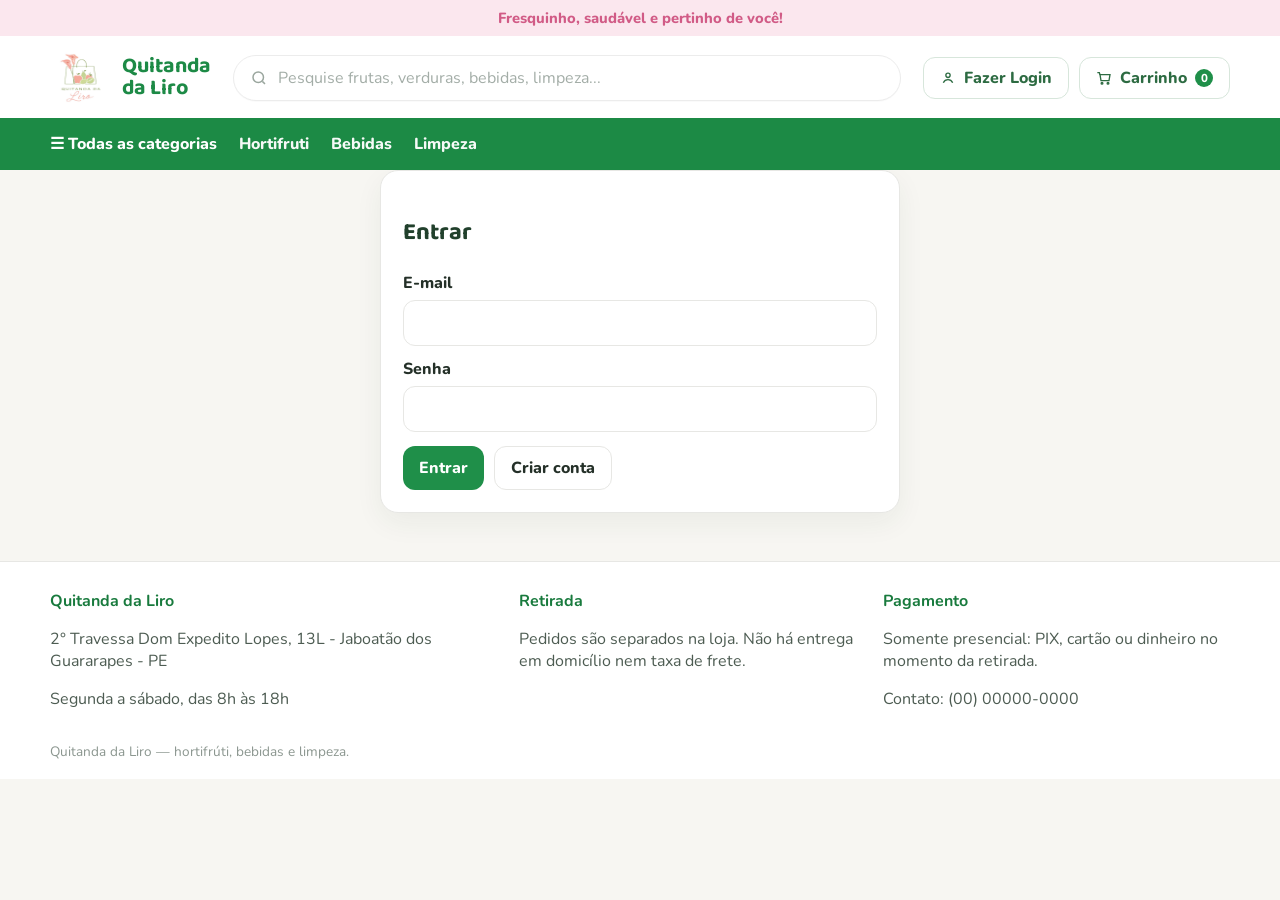
==== commit da8ecb1f: "atualiza area do administrador e usuário comum" ====
--- a/frontend/pages/admin.html
+++ b/frontend/pages/admin.html
@@ -74,7 +74,7 @@
   <footer id="site-footer"></footer>
   <script src="../js/api.js?v=2"></script>
   <script src="../js/carrinho.js"></script>
-  <script src="../js/app.js?v=7"></script>
+  <script src="../js/app.js?v=8"></script>
   <script src="../js/auth.js"></script>
   <script src="../js/pedidos.js?v=3"></script>
 </body>
--- a/frontend/css/style.css
+++ b/frontend/css/style.css
@@ -575,6 +575,10 @@
   border: 1px solid var(--linha);
   background: #fff;
 }
+.formulario input[readonly] {
+  background: #f7f8f7;
+  cursor: not-allowed;
+}
 .msg {
   padding: 12px 14px;
   border-radius: 12px;
